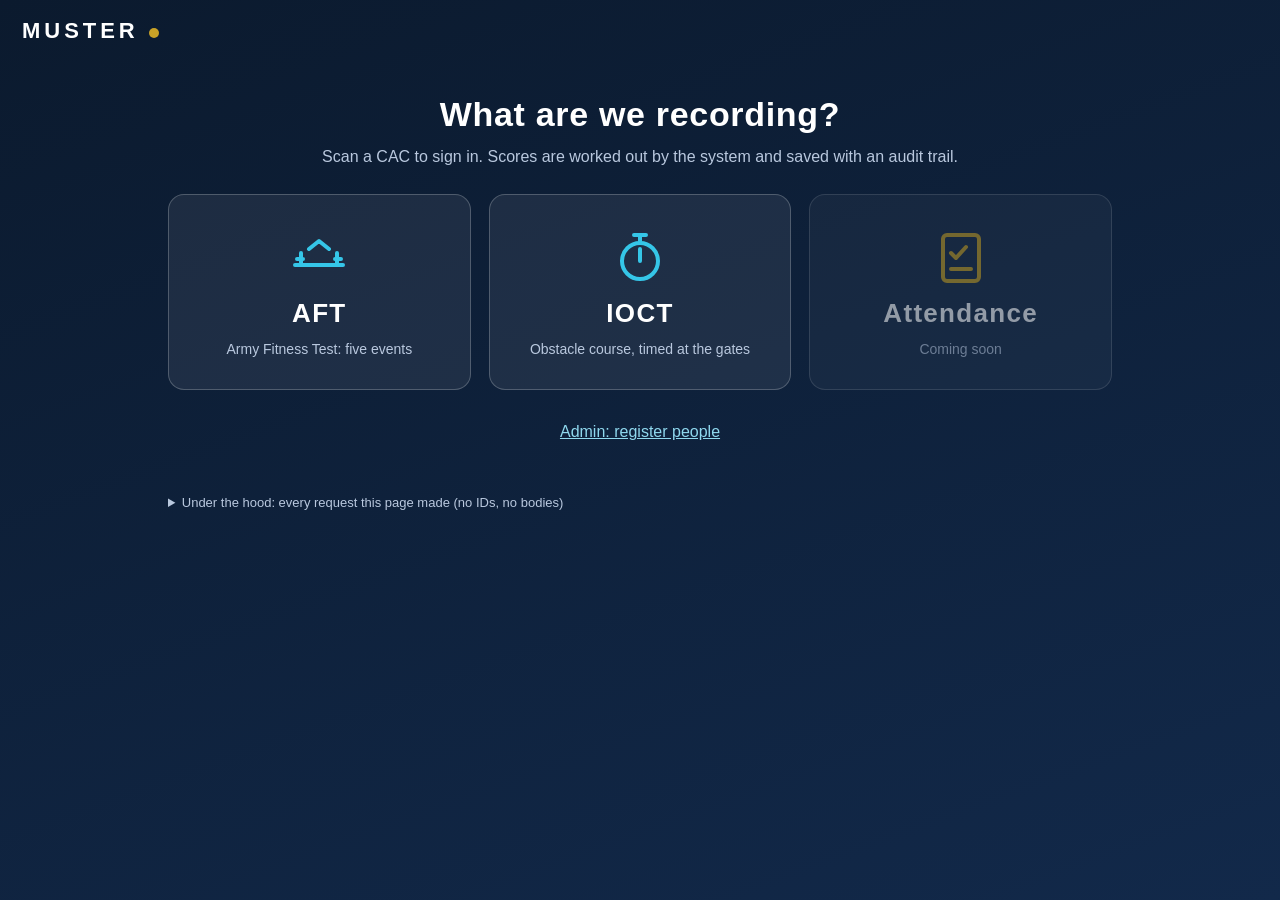
==== edge/app/index.html @ 7ffd4672 "Add CAC app: scan sign-in, role positions, AFT/IOCT recording, cadet view, registration Co-Authored-" ====
<!DOCTYPE html>
<html lang="en">
<head>
<meta charset="UTF-8">
<meta name="viewport" content="width=device-width, initial-scale=1.0">
<meta http-equiv="Content-Security-Policy" content="default-src 'none'; script-src 'self' 'wasm-unsafe-eval'; style-src 'self'; img-src 'self' data: blob:; media-src 'self' blob:; connect-src 'self'; base-uri 'none'; form-action 'none'">
<title>MUSTER</title>
<link rel="stylesheet" href="app.css">
</head>
<body>
<header id="top">
  <button class="brand" id="homeBtn" aria-label="Back to the start screen">MUSTER</button>
  <div id="whoami" class="whoami" hidden><span id="whoText"></span><button class="btn ghost small" id="signout">Sign out</button></div>
</header>

<main>
  <!-- HOME -->
  <section class="view" id="v-home">
    <div class="hero">
      <h1>What are we recording?</h1>
      <p>Scan a CAC to sign in. Scores are worked out by the system and saved with an audit trail.</p>
    </div>
    <div class="tiles">
      <button class="tile" data-test="AFT">
        <svg viewBox="0 0 64 64" aria-hidden="true"><path d="M8 40h48M14 40V28m36 12V28M10 34h6m32 0h6M22 24l10-8 10 8" fill="none" stroke="currentColor" stroke-width="4" stroke-linecap="round" stroke-linejoin="round"/></svg>
        <span class="tile-title">AFT</span><span class="tile-sub">Army Fitness Test: five events</span>
      </button>
      <button class="tile" data-test="IOCT">
        <svg viewBox="0 0 64 64" aria-hidden="true"><circle cx="32" cy="36" r="18" fill="none" stroke="currentColor" stroke-width="4"/><path d="M32 36V24M26 10h12M32 10v6" fill="none" stroke="currentColor" stroke-width="4" stroke-linecap="round"/></svg>
        <span class="tile-title">IOCT</span><span class="tile-sub">Obstacle course, timed at the gates</span>
      </button>
      <button class="tile soon" id="tileAtt">
        <svg viewBox="0 0 64 64" aria-hidden="true"><rect x="14" y="10" width="36" height="46" rx="4" fill="none" stroke="currentColor" stroke-width="4"/><path d="M22 28l5 5 10-11M22 44h20" fill="none" stroke="currentColor" stroke-width="4" stroke-linecap="round" stroke-linejoin="round"/></svg>
        <span class="tile-title">Attendance</span><span class="tile-sub">Coming soon</span>
      </button>
    </div>
    <p class="foot"><button class="linkbtn" id="toRegister">Admin: register people</button></p>
  </section>

  <!-- POSITION -->
  <section class="view" id="v-position" hidden>
    <div class="hero"><h1 id="posTitle">Army Fitness Test</h1><p>Who are you?</p></div>
    <div class="tiles two">
      <button class="tile" data-position="grader">
        <span class="tile-title">Grader or OIC</span><span class="tile-sub">I am recording scores</span></button>
      <button class="tile" data-position="cadet">
        <span class="tile-title">Cadet</span><span class="tile-sub">I want to see my scores</span></button>
    </div>
    <p class="foot"><button class="linkbtn" data-back="home">Back</button></p>
  </section>

  <!-- SIGN IN -->
  <section class="view" id="v-signin" hidden>
    <div class="card">
      <h2 id="signinTitle">Sign in</h2>
      <p class="sub">Scan your own CAC. The system checks that this card is registered for the position you chose.</p>
      <div id="scan-signin"></div>
      <div id="signinOut" class="banner" role="status" aria-live="polite"></div>
      <p><button class="linkbtn" data-back="position">Back</button></p>
    </div>
  </section>

  <!-- GRADER -->
  <section class="view" id="v-grader" hidden>
    <nav class="tabs" id="gTabs">
      <button class="on" data-gtab="record">Record</button>
      <button data-gtab="results">All results</button>
    </nav>

    <div class="card" id="g-record">
      <h2 id="recTitle">Record</h2>
      <fieldset id="st1" class="step">
        <legend>Step 1. Sex</legend>
        <p class="hint">This picks the scoring column.</p>
        <div class="choice"><label><input type="radio" name="sex" value="male"> Male</label>
        <label><input type="radio" name="sex" value="female"> Female</label></div>
      </fieldset>
      <fieldset id="st2" class="step" disabled>
        <legend>Step 2. Age group</legend>
        <select id="age"></select>
      </fieldset>
      <fieldset id="st3" class="step" disabled>
        <legend>Step 3. Scan the cadet's CAC</legend>
        <div id="scan-cadet"></div>
        <div id="verify" class="verify" hidden></div>
      </fieldset>
      <fieldset id="st4" class="step" disabled>
        <legend>Step 4. Results</legend>
        <div id="aftBox" class="grid">
          <label>Deadlift (lbs)<input id="MDL" inputmode="numeric" autocomplete="off"></label>
          <label>Hand-release push-ups (reps)<input id="HRP" inputmode="numeric" autocomplete="off"></label>
          <label>Sprint-drag-carry (m:ss)<input id="SDC" placeholder="1:30" autocomplete="off"></label>
          <label>Plank (m:ss)<input id="PLK" placeholder="3:40" autocomplete="off"></label>
          <label>2-mile run (m:ss)<input id="2MR" placeholder="13:15" autocomplete="off"></label>
        </div>
        <div id="ioctBox" class="grid" hidden>
          <label>Wristband<select id="tag"><option>TAG-017</option><option>TAG-018</option><option>TAG-019</option></select></label>
          <label>Run time for the demo gate (m:ss)<input id="runtime" placeholder="2:35" autocomplete="off"></label>
          <p class="hint wide">The real RFID gate is hardware. Here a demo gate posts the START and END reads, and the Vault works out the time.</p>
        </div>
        <button class="btn" id="score">Score it</button>
      </fieldset>
      <div id="gradeOut" class="banner" role="status" aria-live="polite"></div>
      <div id="gradeTable"></div>
      <button class="btn ghost" id="nextCadet" hidden>Next cadet</button>
    </div>

    <div class="card" id="g-results" hidden>
      <h2>All results</h2>
      <p class="sub">Graders and the OIC see every score. The server decides this, not the page.</p>
      <div class="grid">
        <label>IOCT grade shown for<select id="rsex"><option value="male">Men (M|C column)</option><option value="female">Women (F column)</option></select></label>
      </div>
      <button class="btn" id="refreshAll">Load results</button>
      <div id="resOut" class="banner" role="status" aria-live="polite"></div>
      <div id="resTable"></div>
    </div>
  </section>

  <!-- CADET -->
  <section class="view" id="v-cadet" hidden>
    <div class="card">
      <h2 id="cadetTitle">Your scores</h2>
      <p class="sub">View only. You can see your own scores and nobody else's.</p>
      <button class="btn" id="refreshOwn">Refresh</button>
      <div id="ownOut" class="banner" role="status" aria-live="polite"></div>
      <div id="ownTable"></div>
    </div>
  </section>

  <!-- ATTENDANCE (placeholder) -->
  <section class="view" id="v-attendance" hidden>
    <div class="card"><h2>Attendance</h2>
      <p class="sub">Coming soon. Scan a CAC and the cadet is marked present. The service behind it is already built.</p>
      <p><button class="linkbtn" data-back="home">Back</button></p></div>
  </section>

  <!-- REGISTER -->
  <section class="view" id="v-register" hidden>
    <div class="card">
      <h2>Register people</h2>
      <p class="sub">Admin only. Each person scans their own CAC once and is added with a role. Only the name and a keyed hash of the ID are stored, never the ID itself.</p>
      <div id="adminKeyBox" hidden><label>Admin token<input id="adminKey" type="password" autocomplete="off" placeholder="printed when the server started"></label></div>
      <div id="scan-register"></div>
      <div id="regForm" class="verify" hidden>
        <div class="grid">
          <label>First name<input id="regFirst" autocomplete="off"></label>
          <label>Last name<input id="regLast" autocomplete="off"></label>
        </div>
        <p class="hint">Check the name against the card. Fix it here if the scanner split it wrongly (for example a first name with a space).</p>
        <div class="choice" id="regRole">
          <label><input type="radio" name="role" value="grader"> Grader</label>
          <label><input type="radio" name="role" value="oic"> OIC</label>
          <label><input type="radio" name="role" value="cadet"> Cadet</label>
        </div>
        <button class="btn" id="regGo">Register</button>
      </div>
      <div id="regOut" class="banner" role="status" aria-live="polite"></div>
      <h3>Registered so far</h3>
      <div id="people"></div>
      <p><button class="linkbtn" data-back="home">Back</button></p>
    </div>
  </section>
</main>

<details class="hood"><summary>Under the hood: every request this page made (no IDs, no bodies)</summary><pre id="log">(nothing yet)</pre></details>

<script src="demo_tokens.js"></script>
<script src="/scanner/cac_parse.js"></script>
<script src="/scanner/vendor/zxing-wasm-3.1.5/zxing-reader.iife.js"></script>
<script src="app.js"></script>
</body>
</html>
---- edge/app/app.css ----
:root { --bg:#0b1a2e; --bg2:#12294a; --panel:#ffffff; --ink:#142033; --mute:#5a667a; --line:#d5dbe6; --accent:#35c6e8; --gold:#c9a227;
        --ok:#157a3d; --ok-bg:#e4f5ea; --bad:#b3261e; --bad-bg:#fdeceb; --warn:#7a5200; --warn-bg:#fff4d6; --soft:#eef2f8; }
* { box-sizing:border-box; }
html, body { margin:0; min-height:100%; }
body { font:16px/1.45 -apple-system,BlinkMacSystemFont,"Segoe UI",Roboto,Arial,sans-serif; color:var(--ink);
       background:linear-gradient(160deg,var(--bg) 0%,var(--bg2) 100%) fixed; }
header { display:flex; justify-content:space-between; align-items:center; padding:14px 22px; }
.brand { background:none; border:0; color:#fff; font-size:22px; font-weight:800; letter-spacing:.18em; cursor:pointer; padding:4px 0; }
.brand::after { content:""; display:inline-block; width:10px; height:10px; border-radius:50%; background:var(--gold); margin-left:10px; }
.whoami { color:#dfe8f5; font-size:14px; display:flex; gap:12px; align-items:center; }
main { max-width:980px; margin:0 auto; padding:10px 18px 30px; }
.view[hidden] { display:none; }
.hero { text-align:center; color:#fff; margin:18px 0 26px; }
.hero h1 { font-size:34px; margin:0 0 6px; letter-spacing:.02em; }
.hero p { margin:0; color:#b9c8de; }
.tiles { display:grid; grid-template-columns:repeat(auto-fit,minmax(230px,1fr)); gap:18px; }
.tiles.two { max-width:640px; margin:0 auto; }
.tile { display:flex; flex-direction:column; align-items:center; gap:6px; text-align:center; padding:30px 18px; cursor:pointer;
        color:#fff; background:rgba(255,255,255,.07); border:1px solid rgba(255,255,255,.22); border-radius:16px; font:inherit;
        transition:transform .12s, background .12s, border-color .12s; }
.tile:hover, .tile:focus-visible { transform:translateY(-3px); background:rgba(53,198,232,.16); border-color:var(--accent); outline:none; }
.tile svg { width:64px; height:64px; color:var(--accent); }
.tile-title { font-size:26px; font-weight:800; letter-spacing:.05em; }
.tile-sub { color:#b9c8de; font-size:14px; }
.tile.soon { opacity:.55; }
.tile.soon svg { color:var(--gold); }
.foot { text-align:center; margin-top:26px; }
.linkbtn { background:none; border:0; color:#8fd8ee; text-decoration:underline; cursor:pointer; font:inherit; padding:4px; }
.card .linkbtn { color:#1a6aa8; }
.card { background:var(--panel); border-radius:14px; padding:22px; box-shadow:0 6px 20px rgba(0,0,0,.25); margin-bottom:16px; }
.card[hidden] { display:none; }
h2 { margin:0 0 4px; font-size:22px; } h3 { margin:22px 0 6px; font-size:16px; }
.sub, .hint { color:var(--mute); font-size:14px; margin:2px 0 12px; }
.hint.wide { grid-column:1 / -1; }
.tabs { display:flex; gap:6px; margin-bottom:12px; }
.tabs button { flex:0 0 auto; background:rgba(255,255,255,.1); color:#fff; border:1px solid rgba(255,255,255,.25); border-radius:10px; padding:10px 18px; font:inherit; cursor:pointer; }
.tabs button.on { background:var(--accent); color:#05212b; border-color:var(--accent); font-weight:700; }
fieldset.step { border:0; border-top:1px solid var(--line); margin:0; padding:14px 0 6px; min-width:0; }
fieldset.step:first-of-type { border-top:0; }
fieldset.step legend { font-weight:800; font-size:13px; text-transform:uppercase; letter-spacing:.06em; color:var(--mute); padding:0 6px 0 0; }
fieldset:disabled { opacity:.42; }
.grid { display:grid; grid-template-columns:repeat(auto-fit,minmax(190px,1fr)); gap:12px; margin-bottom:10px; }
.grid[hidden] { display:none; }
label { display:block; font-size:13px; font-weight:600; }
input, select { display:block; width:100%; margin-top:4px; padding:10px; font:inherit; border:1px solid var(--line); border-radius:8px; background:#fff; color:var(--ink); }
.choice { display:flex; gap:10px; flex-wrap:wrap; }
.choice label { display:flex; align-items:center; gap:8px; margin:0; padding:10px 18px; background:var(--soft); border:1px solid var(--line); border-radius:10px; cursor:pointer; }
.choice input { width:auto; margin:0; }
.choice label:has(input:checked) { border-color:#1c3d6e; box-shadow:inset 0 0 0 2px #1c3d6e; background:#fff; }
.btn { background:#1c3d6e; color:#fff; border:0; border-radius:10px; padding:12px 22px; font:inherit; font-weight:700; cursor:pointer; min-height:44px; }
.btn.ghost { background:var(--soft); color:var(--ink); border:1px solid var(--line); }
.btn.small { padding:6px 12px; min-height:0; font-size:13px; }
.btn:disabled { opacity:.55; cursor:wait; }
.whoami .btn.ghost { background:rgba(255,255,255,.12); color:#fff; border-color:rgba(255,255,255,.3); }
.banner { display:none; margin:14px 0; padding:14px 16px; border-radius:10px; }
.banner.ok { display:block; background:var(--ok-bg); color:var(--ok); border:1px solid var(--ok); }
.banner.bad { display:block; background:var(--bad-bg); color:var(--bad); border:1px solid var(--bad); }
.banner.info { display:block; background:var(--warn-bg); color:var(--warn); border:1px solid var(--warn); }
.banner h3 { margin:0 0 4px; font-size:18px; } .banner p { margin:3px 0; font-size:14px; }
.verify { margin:12px 0; padding:14px 16px; border-radius:10px; border:1px solid var(--line); background:var(--soft); }
.verify.good { border-color:var(--ok); background:var(--ok-bg); } .verify.badv { border-color:var(--bad); background:var(--bad-bg); }
.verify dl { display:grid; grid-template-columns:max-content 1fr; gap:4px 14px; margin:0 0 8px; }
.verify dt { color:var(--mute); } .verify dd { margin:0; font-weight:700; }
.verify .verdict { font-weight:800; margin-top:6px; }
table { width:100%; border-collapse:collapse; margin-top:12px; font-size:14px; }
th, td { text-align:left; padding:8px 10px; border-bottom:1px solid var(--line); }
th { font-size:12px; text-transform:uppercase; letter-spacing:.04em; color:var(--mute); }
.pass { color:var(--ok); font-weight:800; } .fail { color:var(--bad); font-weight:800; }
.pill { display:inline-block; padding:2px 9px; border-radius:999px; font-size:12px; background:var(--soft); border:1px solid var(--line); }
/* scanner */
.viewfinder { position:relative; width:100%; max-width:560px; aspect-ratio:4 / 3; background:#000; border-radius:12px; overflow:hidden; margin:8px 0; }
.viewfinder[hidden] { display:none; }
.viewfinder video { width:100%; height:100%; object-fit:cover; display:block; }
.guide { position:absolute; left:5%; right:5%; top:30%; height:34%; border:3px solid var(--accent); border-radius:8px; box-shadow:0 0 0 100vmax rgba(0,0,0,.45); }
.viewfinder.hit .guide { border-color:#3ddc84; }
.scanner .row { display:flex; gap:8px; flex-wrap:wrap; align-items:center; }
.scanner .status { min-height:1.4em; color:var(--mute); font-size:14px; margin:6px 0; }
.scanner .status.bad { color:var(--bad); }
.scanner details { margin-top:6px; } .scanner summary { cursor:pointer; color:var(--mute); font-size:13px; }
.scanner .paste { display:flex; gap:8px; margin-top:8px; } .scanner .paste input { margin:0; }
.hood { max-width:980px; margin:0 auto 30px; padding:0 18px; color:#b9c8de; font-size:13px; }
.hood pre { background:#08111f; color:#8ff0a4; padding:12px; border-radius:8px; white-space:pre-wrap; max-height:220px; overflow:auto; font-size:12px; }
@media (max-width:560px) { .hero h1 { font-size:26px; } header { padding:12px; } }
.whoami[hidden] { display:none; }
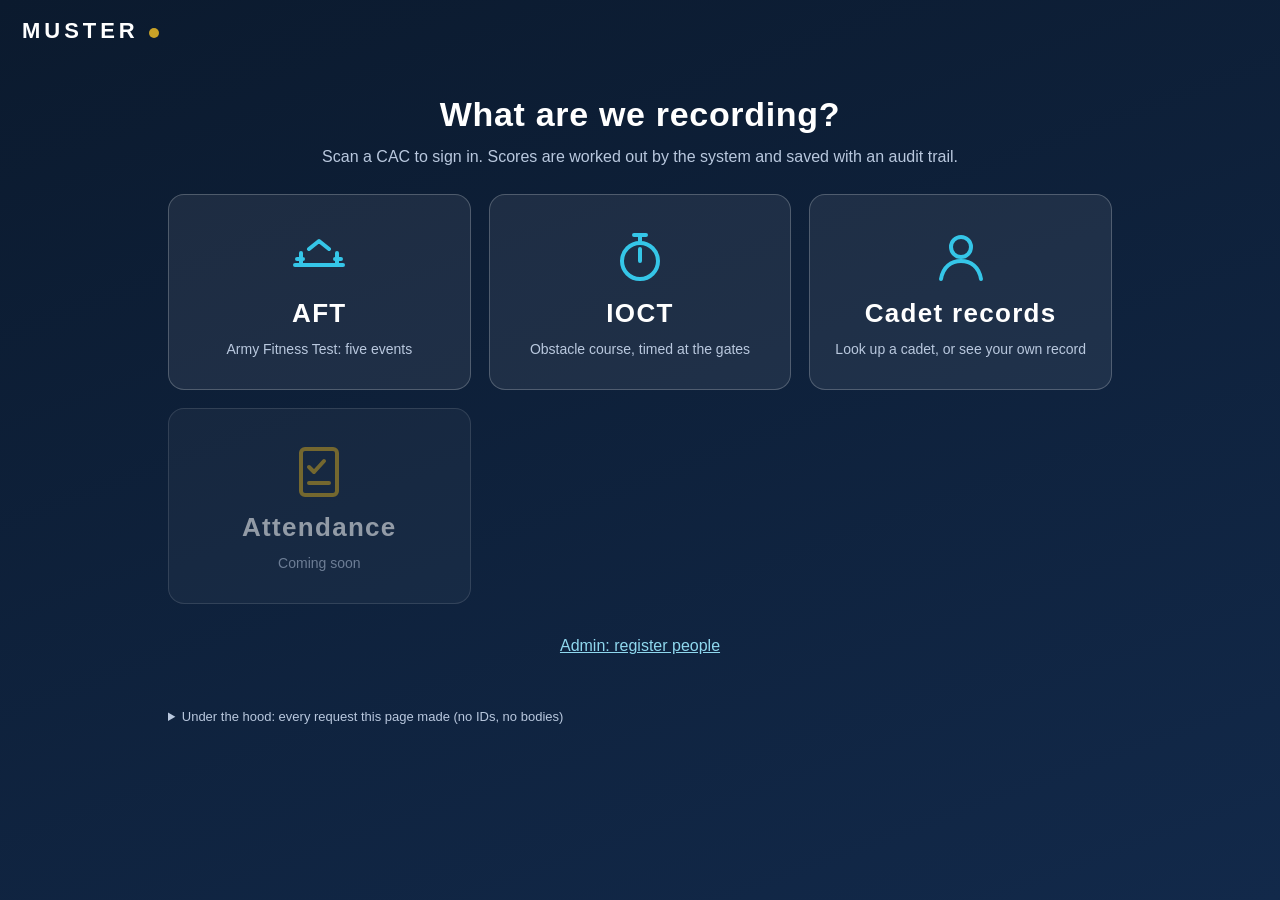
==== commit 433cdc29: "Cadet records: OIC look-up and cadet self-view" ====
--- a/edge/app/index.html
+++ b/edge/app/index.html
@@ -2,9 +2,17 @@
 <html lang="en">
 <head>
 <meta charset="UTF-8">
-<meta name="viewport" content="width=device-width, initial-scale=1.0">
+<meta name="viewport" content="width=device-width, initial-scale=1.0, viewport-fit=cover">
+<meta name="apple-mobile-web-app-capable" content="yes">
+<meta name="mobile-web-app-capable" content="yes">
+<meta name="apple-mobile-web-app-status-bar-style" content="black-translucent">
 <meta http-equiv="Content-Security-Policy" content="default-src 'none'; script-src 'self' 'wasm-unsafe-eval'; style-src 'self'; img-src 'self' data: blob:; media-src 'self' blob:; connect-src 'self'; base-uri 'none'; form-action 'none'">
 <title>MUSTER</title>
+<link rel="icon" href="icon-v4.png" type="image/png">
+<link rel="apple-touch-icon" href="[data-uri]">
+<meta name="apple-mobile-web-app-title" content="MUSTER">
+<meta name="theme-color" content="#0b1a2e" media="(prefers-color-scheme: light)">
+<meta name="theme-color" content="#0b1a2e" media="(prefers-color-scheme: dark)">
 <link rel="stylesheet" href="app.css">
 </head>
 <body>
@@ -29,6 +37,10 @@
         <svg viewBox="0 0 64 64" aria-hidden="true"><circle cx="32" cy="36" r="18" fill="none" stroke="currentColor" stroke-width="4"/><path d="M32 36V24M26 10h12M32 10v6" fill="none" stroke="currentColor" stroke-width="4" stroke-linecap="round"/></svg>
         <span class="tile-title">IOCT</span><span class="tile-sub">Obstacle course, timed at the gates</span>
       </button>
+      <button class="tile" data-test="RECORDS">
+        <svg viewBox="0 0 64 64" aria-hidden="true"><circle cx="32" cy="22" r="10" fill="none" stroke="currentColor" stroke-width="4"/><path d="M12 54c2-12 10-18 20-18s18 6 20 18" fill="none" stroke="currentColor" stroke-width="4" stroke-linecap="round"/></svg>
+        <span class="tile-title">Cadet records</span><span class="tile-sub">Look up a cadet, or see your own record</span>
+      </button>
       <button class="tile soon" id="tileAtt">
         <svg viewBox="0 0 64 64" aria-hidden="true"><rect x="14" y="10" width="36" height="46" rx="4" fill="none" stroke="currentColor" stroke-width="4"/><path d="M22 28l5 5 10-11M22 44h20" fill="none" stroke="currentColor" stroke-width="4" stroke-linecap="round" stroke-linejoin="round"/></svg>
         <span class="tile-title">Attendance</span><span class="tile-sub">Coming soon</span>
@@ -42,9 +54,9 @@
     <div class="hero"><h1 id="posTitle">Army Fitness Test</h1><p>Who are you?</p></div>
     <div class="tiles two">
       <button class="tile" data-position="grader">
-        <span class="tile-title">Grader or OIC</span><span class="tile-sub">I am recording scores</span></button>
+        <span class="tile-title" id="pg-t">Grader or OIC</span><span class="tile-sub" id="pg-s">I am recording scores</span></button>
       <button class="tile" data-position="cadet">
-        <span class="tile-title">Cadet</span><span class="tile-sub">I want to see my scores</span></button>
+        <span class="tile-title" id="pc-t">Cadet</span><span class="tile-sub" id="pc-s">I want to see my scores</span></button>
     </div>
     <p class="foot"><button class="linkbtn" data-back="home">Back</button></p>
   </section>
@@ -69,23 +81,55 @@
 
     <div class="card" id="g-record">
       <h2 id="recTitle">Record</h2>
+      <div id="rec-batch" hidden>
+      <div id="b-setup">
+        <h3>Who is being graded?</h3>
+        <div class="grid"><label>How many cadets?<input id="b-count" type="number" min="1" max="40" value="4" inputmode="numeric"></label></div>
+        <button class="btn" id="b-start">Start scanning</button>
+        <div id="b-scanzone" hidden>
+          <p class="sub" id="b-prompt"></p>
+          <div id="scan-batch"></div>
+          <div id="b-verify" class="verify" hidden></div>
+          <div id="b-addbox" class="verify" hidden>
+            <p class="hint">Pick this cadet's sex and age group. They stay fixed for the whole test.</p>
+            <div class="choice"><label><input type="radio" name="bsex" value="male"> Male</label><label><input type="radio" name="bsex" value="female"> Female</label></div>
+            <label>Age group<select id="b-age"></select></label>
+            <button class="btn" id="b-add">Add this cadet</button>
+          </div>
+          <div id="b-slots" class="slots"></div>
+          <div id="b-setupOut" class="banner" role="status" aria-live="polite"></div>
+          <button class="btn" id="b-begin" disabled>Start grading</button>
+        </div>
+      </div>
+      <div id="b-grade" hidden>
+        <nav class="tabs" id="b-evtabs"></nav>
+        <div class="choice mode"><label><input type="radio" name="bmode" value="event" checked> By event (everyone)</label><label><input type="radio" name="bmode" value="cadet"> By cadet</label></div>
+        <div id="b-chips" class="chips" hidden></div>
+        <div id="b-table"></div>
+        <div id="b-out" class="banner" role="status" aria-live="polite"></div>
+        <button class="btn" id="b-submit">Submit all completed cadets</button>
+        <div id="b-results"></div>
+        <button class="btn ghost" id="b-new" hidden>Grade another group</button>
+      </div>
+    </div>
+    <div id="rec-single">
       <fieldset id="st1" class="step">
         <legend>Step 1. Sex</legend>
         <p class="hint">This picks the scoring column.</p>
         <div class="choice"><label><input type="radio" name="sex" value="male"> Male</label>
         <label><input type="radio" name="sex" value="female"> Female</label></div>
       </fieldset>
-      <fieldset id="st2" class="step" disabled>
+      <fieldset id="st2" class="step" hidden>
         <legend>Step 2. Age group</legend>
         <select id="age"></select>
       </fieldset>
       <fieldset id="st3" class="step" disabled>
-        <legend>Step 3. Scan the cadet's CAC</legend>
+        <legend>Step 2. Scan the cadet's CAC</legend>
         <div id="scan-cadet"></div>
         <div id="verify" class="verify" hidden></div>
       </fieldset>
       <fieldset id="st4" class="step" disabled>
-        <legend>Step 4. Results</legend>
+        <legend>Step 3. Results</legend>
         <div id="aftBox" class="grid">
           <label>Deadlift (lbs)<input id="MDL" inputmode="numeric" autocomplete="off"></label>
           <label>Hand-release push-ups (reps)<input id="HRP" inputmode="numeric" autocomplete="off"></label>
@@ -100,6 +144,7 @@
         </div>
         <button class="btn" id="score">Score it</button>
       </fieldset>
+      </div>
       <div id="gradeOut" class="banner" role="status" aria-live="polite"></div>
       <div id="gradeTable"></div>
       <button class="btn ghost" id="nextCadet" hidden>Next cadet</button>
@@ -125,6 +170,32 @@
       <button class="btn" id="refreshOwn">Refresh</button>
       <div id="ownOut" class="banner" role="status" aria-live="polite"></div>
       <div id="ownTable"></div>
+    </div>
+  </section>
+
+  <!-- DIRECTORY (OIC) -->
+  <section class="view" id="v-directory" hidden>
+    <div class="card">
+      <h2>Cadet records</h2>
+      <p class="sub">The OIC can look up any cadet. Every look-up is written to the audit log.</p>
+      <div id="dirOut" class="banner" role="status" aria-live="polite"></div>
+      <div id="dirBody">
+        <label>Search by name, company or class year<input id="dirQ" type="search" autocomplete="off" placeholder="Start typing…"></label>
+        <details class="finder"><summary>Or scan a CAC to open that cadet</summary><div id="scan-dir"></div></details>
+        <p class="hint" id="dirCount"></p>
+        <div id="dirTable"></div>
+      </div>
+      <p><button class="linkbtn" data-back="home">Back</button></p>
+    </div>
+  </section>
+
+  <!-- PROFILE (OIC opens one cadet; a cadet sees their own) -->
+  <section class="view" id="v-profile" hidden>
+    <div class="card">
+      <button class="linkbtn" id="profBack" hidden>Back to the list</button>
+      <div id="profOut" class="banner" role="status" aria-live="polite"></div>
+      <div id="profBody"></div>
+      <p><button class="linkbtn" id="profHome">Home</button></p>
     </div>
   </section>
 
@@ -153,6 +224,10 @@
           <label><input type="radio" name="role" value="oic"> OIC</label>
           <label><input type="radio" name="role" value="cadet"> Cadet</label>
         </div>
+        <div class="grid" id="regCadetBox" hidden>
+          <label>Company (optional, for example E-2)<input id="regCompany" autocomplete="off" maxlength="20"></label>
+          <label>Class year (optional)<select id="regYear"><option value="">Choose…</option><option>2027</option><option>2028</option><option>2029</option><option>2030</option></select></label>
+        </div>
         <button class="btn" id="regGo">Register</button>
       </div>
       <div id="regOut" class="banner" role="status" aria-live="polite"></div>
--- a/edge/app/app.css
+++ b/edge/app/app.css
@@ -1,10 +1,12 @@
 :root { --bg:#0b1a2e; --bg2:#12294a; --panel:#ffffff; --ink:#142033; --mute:#5a667a; --line:#d5dbe6; --accent:#35c6e8; --gold:#c9a227;
         --ok:#157a3d; --ok-bg:#e4f5ea; --bad:#b3261e; --bad-bg:#fdeceb; --warn:#7a5200; --warn-bg:#fff4d6; --soft:#eef2f8; }
 * { box-sizing:border-box; }
+html { background:#0b1a2e; color-scheme:dark; }
 html, body { margin:0; min-height:100%; }
+body { min-height:100vh; min-height:100dvh; }
 body { font:16px/1.45 -apple-system,BlinkMacSystemFont,"Segoe UI",Roboto,Arial,sans-serif; color:var(--ink);
        background:linear-gradient(160deg,var(--bg) 0%,var(--bg2) 100%) fixed; }
-header { display:flex; justify-content:space-between; align-items:center; padding:14px 22px; }
+header { display:flex; justify-content:space-between; align-items:center; padding:14px 22px; padding-top:calc(14px + env(safe-area-inset-top)); padding-left:calc(22px + env(safe-area-inset-left)); padding-right:calc(22px + env(safe-area-inset-right)); }
 .brand { background:none; border:0; color:#fff; font-size:22px; font-weight:800; letter-spacing:.18em; cursor:pointer; padding:4px 0; }
 .brand::after { content:""; display:inline-block; width:10px; height:10px; border-radius:50%; background:var(--gold); margin-left:10px; }
 .whoami { color:#dfe8f5; font-size:14px; display:flex; gap:12px; align-items:center; }
@@ -82,3 +84,30 @@
 .hood pre { background:#08111f; color:#8ff0a4; padding:12px; border-radius:8px; white-space:pre-wrap; max-height:220px; overflow:auto; font-size:12px; }
 @media (max-width:560px) { .hero h1 { font-size:26px; } header { padding:12px; } }
 .whoami[hidden] { display:none; }
+.slots { display:flex; flex-wrap:wrap; gap:8px; margin:10px 0; }
+.slot { padding:8px 12px; border-radius:999px; background:var(--soft); border:1px solid var(--line); font-size:14px; }
+.slot.on { background:var(--ok-bg); border-color:var(--ok); color:var(--ok); font-weight:700; }
+.chips { display:flex; flex-wrap:wrap; gap:8px; margin:10px 0; }
+.chips button { padding:8px 14px; border-radius:999px; border:1px solid var(--line); background:var(--soft); font:inherit; cursor:pointer; }
+.chips button.on { background:#1c3d6e; color:#fff; border-color:#1c3d6e; }
+.mode { margin:6px 0 10px; }
+#v-grader .tabs.evt button { background:var(--soft); color:var(--ink); border-color:var(--line); }
+#v-grader .tabs.evt button.on { background:#1c3d6e; color:#fff; border-color:#1c3d6e; }
+.gt { width:100%; }
+.gt input { margin:0; max-width:180px; }
+.gt input.err { border-color:var(--bad); background:var(--bad-bg); }
+.gt td.pts { font-weight:800; min-width:70px; }
+.gt tr.done td.nm { color:var(--ok); }
+.tabs[hidden], .chips[hidden] { display:none; }
+#b-submit { margin-top:14px; }
+main { padding-bottom:calc(30px + env(safe-area-inset-bottom)); }
+
+.finder { margin:8px 0 4px; } .finder summary { cursor:pointer; color:var(--mute); font-size:14px; }
+.rowbtn { background:none; border:0; padding:0; font:inherit; font-weight:700; color:#1a5fa0; text-align:left; cursor:pointer; text-decoration:underline; }
+.profhead { display:flex; flex-wrap:wrap; align-items:center; gap:10px; margin:6px 0 14px; }
+.profhead h2 { margin:0 14px 0 0; font-size:26px; }
+.pillrow { display:flex; flex-wrap:wrap; gap:8px; margin:6px 0 10px; }
+.pill.big { font-size:14px; padding:5px 12px; }
+.pill.ok { background:var(--ok-bg); border-color:var(--ok); color:var(--ok); }
+.pill.warn { background:var(--warn-bg); border-color:var(--warn); color:var(--warn); }
+input[type=search] { -webkit-appearance:none; }
